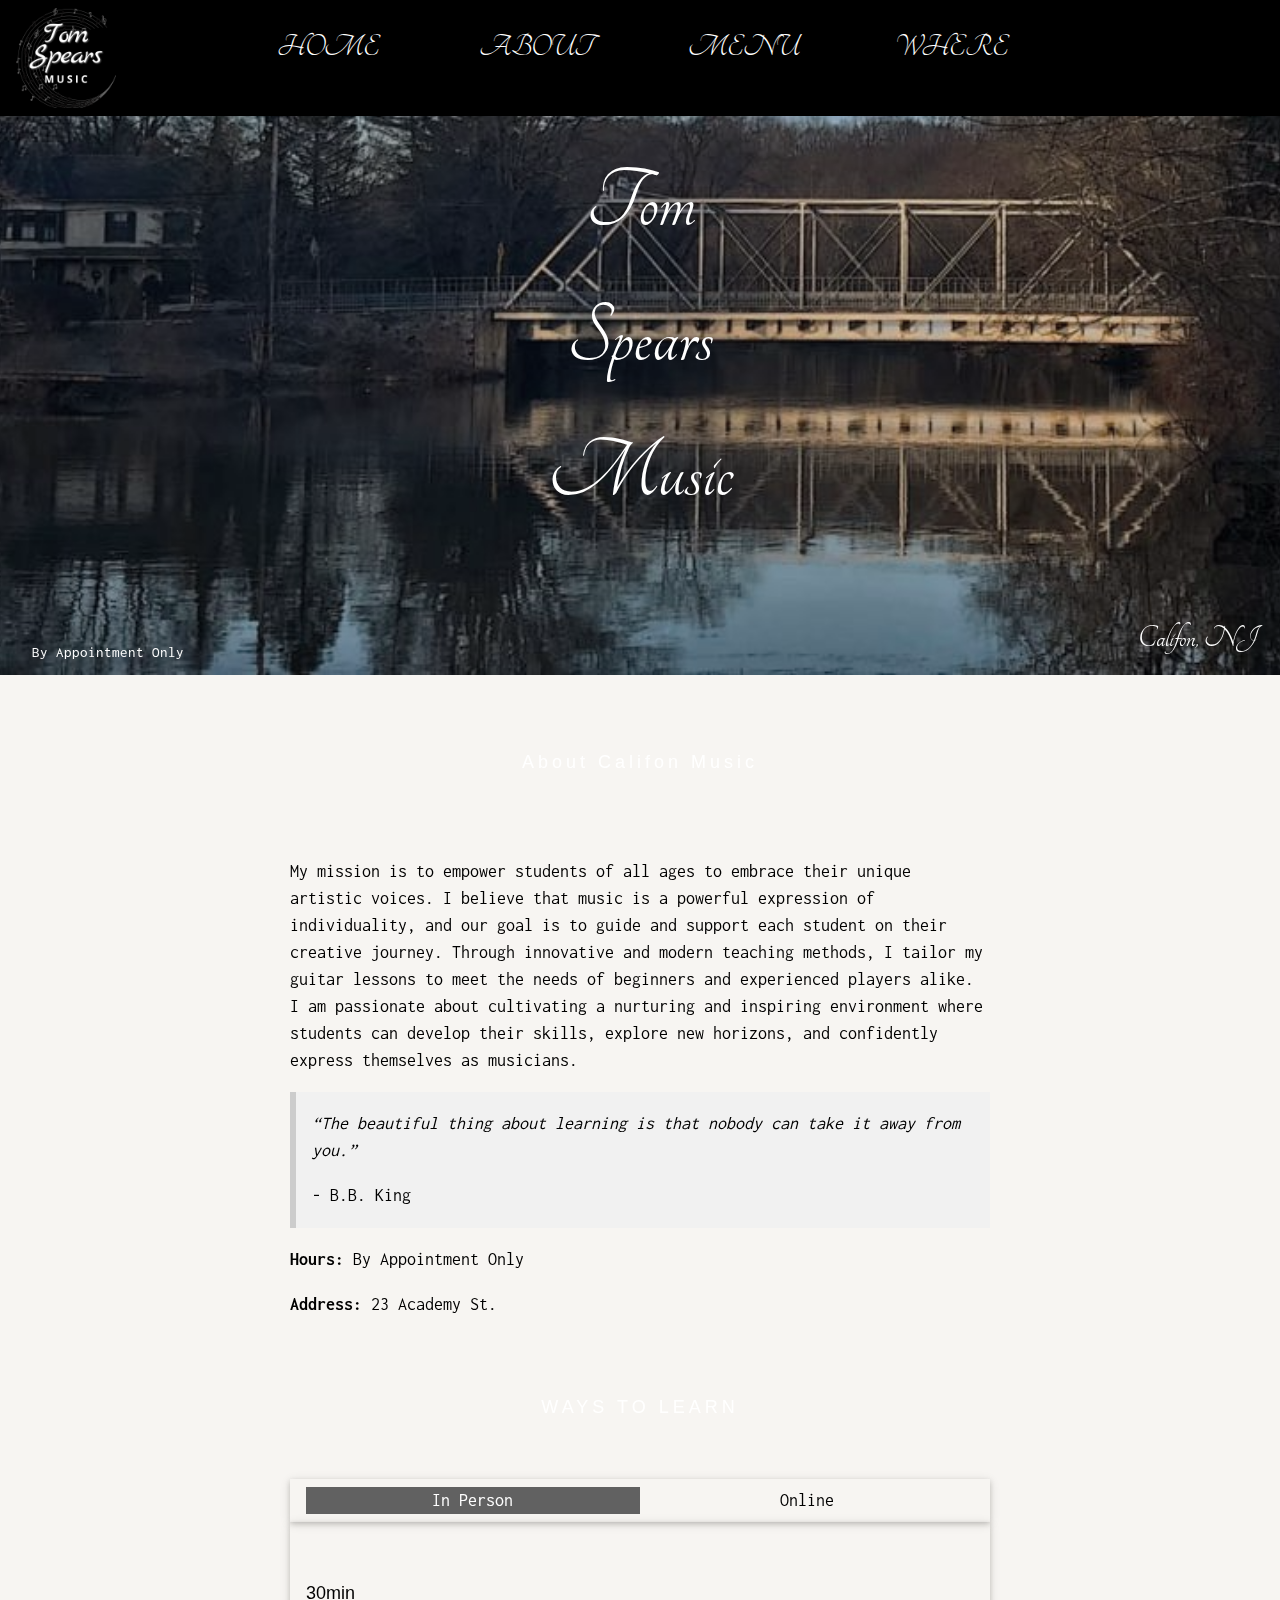
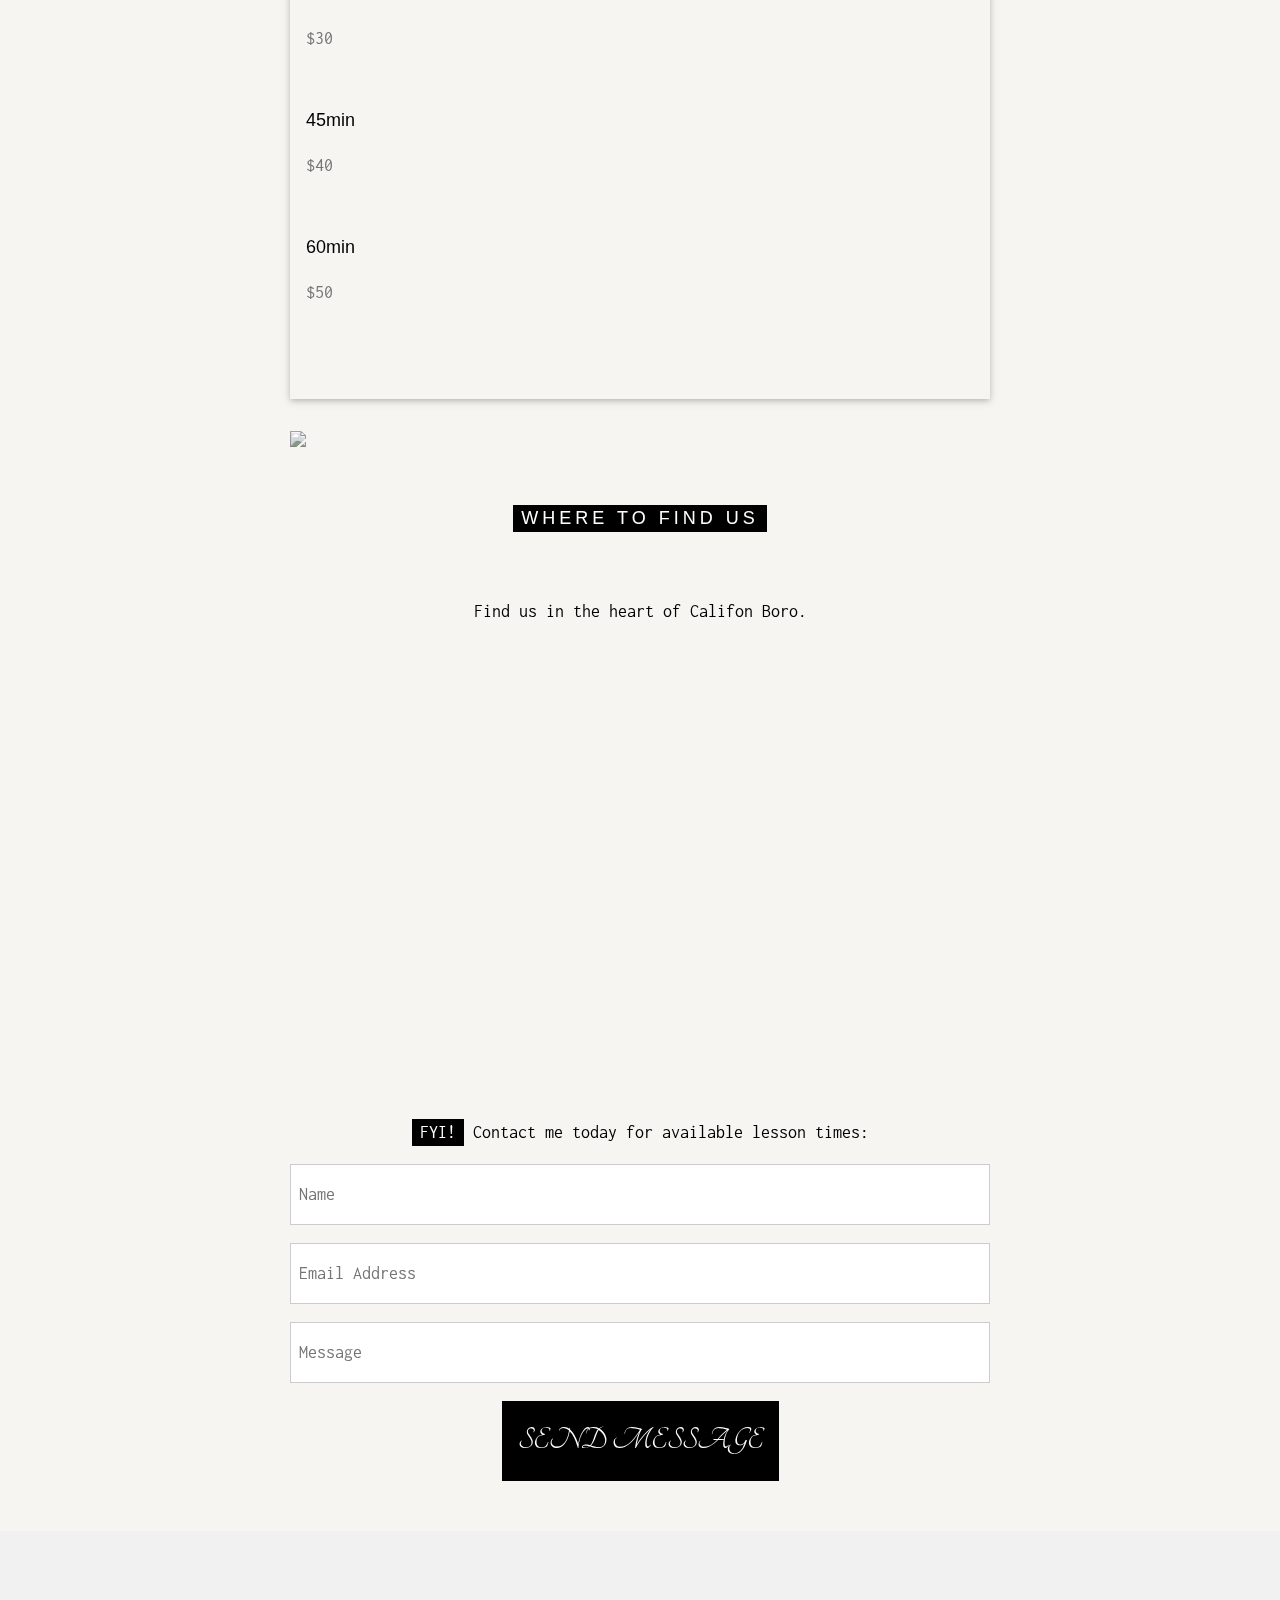
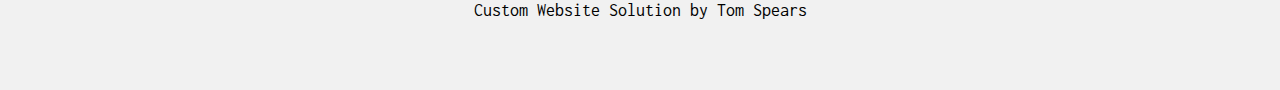
==== index.html @ e0dc4b44 "initial commit" ====
<!DOCTYPE html>
<html>
<head>
<title>Tom Spears Music</title>
<meta charset="UTF-8">
<meta name="viewport" content="width=device-width, initial-scale=1">
<link rel="stylesheet" href="styles.css">
<link rel="preconnect" href="https://fonts.gstatic.com" crossorigin>
<link rel="stylesheet" href="https://fonts.googleapis.com/css?family=Inconsolata">
<link href="https://fonts.googleapis.com/css2?family=Marck+Script&family=Tangerine:wght@400;700&display=swap" rel="stylesheet">
<style>
body, html {
  height: 100%;
  font-family: "Inconsolata", sans-serif;
}

.bgimg {
  background-position: center;
  background-size: cover;
  background-image: url("sunset-bridge.jpg");
  min-height: 75%;
}

.menu {
  display: none;
}
</style>
</head>
<body>

<!-- Links (sit on top) -->
<div class="w3-top">
  <div class="w3-row w3-padding w3-black">
    <div class="w3-col s2"><img src="images\tomSpearsLogo.png" height="100px"></div>
    <div class="w3-col s2">
      <a href="#" class="w3-button w3-block w3-black">HOME</a>
    </div>
    <div class="w3-col s2">
      <a href="#about" class="w3-button w3-block w3-black">ABOUT</a>
    </div>
    <div class="w3-col s2">
      <a href="#menu" class="w3-button w3-block w3-black">MENU</a>
    </div>
    <div class="w3-col s2">
      <a href="#where" class="w3-button w3-block w3-black">WHERE</a>
    </div>
  </div>
</div>

<!-- Header with image -->
<header class="bgimg w3-display-container w3-grayscale-min" id="home">
  <div class="w3-display-bottomleft w3-center w3-padding-large w3-hide-small">
    <span class="w3-tag">By Appointment Only</span>
  </div>
  <div class="w3-display-middle w3-center">
    <span class="w3-text-white" style="font-size:90px">Tom<br>Spears<br>Music</span>
  </div>
  <div class="w3-display-bottomright w3-center w3-padding-large">
    <span class="w3-text-white">Califon, NJ</span>
  </div>
</header>

<!-- Add a background color and large text to the whole page -->
<div class="w3-sand w3-grayscale w3-large">

<!-- About Container -->
<div class="w3-container" id="about">
  <div class="w3-content" style="max-width:700px">
    <h5 class="w3-center w3-padding-64"><span class="w3-tag w3-wide">About Califon Music</span></h5>
    <p>My mission is to empower students of all ages to embrace their unique artistic voices. I believe that music is a powerful expression of individuality, 
        and our goal is to guide and support each student on their creative journey. Through innovative and modern teaching methods, I tailor my guitar lessons to meet the needs 
        of beginners and experienced players alike. I am passionate about cultivating a nurturing and inspiring environment where students can develop their 
        skills, explore new horizons, and confidently express themselves as musicians.</p>
    <div class="w3-panel w3-leftbar w3-light-grey">
      <p><i>“The beautiful thing about learning is that nobody can take it away from you.”</i></p>
      <p>- B.B. King</p>
    </div>
    
    <p><strong>Hours:</strong> By Appointment Only</p>
    <p><strong>Address:</strong> 23 Academy St.</p>
  </div>
</div>

<!-- Menu Container -->
<div class="w3-container" id="menu">
  <div class="w3-content" style="max-width:700px">
 
    <h5 class="w3-center w3-padding-48"><span class="w3-tag w3-wide">WAYS TO LEARN</span></h5>
  
    <div class="w3-row w3-center w3-card w3-padding">
      <a href="javascript:void(0)" onclick="openMenu(event, 'In-Person');" id="myLink">
        <div class="w3-col s6 tablink">In Person</div>
      </a>
      <a href="javascript:void(0)" onclick="openMenu(event, 'Online');">
        <div class="w3-col s6 tablink">Online</div>
      </a>
    </div>

    <div id="In-Person" class="w3-container menu w3-padding-48 w3-card">
      <h5>30min</h5>
      <p class="w3-text-grey">$30</p><br>
    
      <h5>45min</h5>
      <p class="w3-text-grey">$40</p><br>
    
      <h5>60min</h5>
      <p class="w3-text-grey">$50</p><br>
    </div>

    <div id="Online" class="w3-container menu w3-padding-48 w3-card">
        <h5>30min</h5>
        <p class="w3-text-grey">$30</p><br>
      
        <h5>45min</h5>
        <p class="w3-text-grey">$40</p><br>
      
        <h5>60min</h5>
        <p class="w3-text-grey">$50</p><br>
    </div>  
    <img src="images\studioRoom.jpg" style="width:100%;max-width:1000px;margin-top:32px;">
  </div>
</div>

<!-- Contact/Area Container -->
<div class="w3-container" id="where" style="padding-bottom:32px;">
  <div class="w3-content" style="max-width:700px; text-align: center;">
    <h5 class="w3-center w3-padding-48"><span class="w3-tag w3-wide w3-blackbg">WHERE TO FIND US</span></h5>
    <p>Find us in the heart of Califon Boro.</p>
    <p style="text-align: center;"><iframe src="https://www.google.com/maps/embed?pb=!1m18!1m12!1m3!1d3023.9998346623265!2d-74.84312182352394!3d40.7180201372464!2m3!1f0!2f0!3f0!3m2!1i1024!2i768!4f13.1!3m3!1m2!1s0x89c38353703049b5%3A0x8e66a6d1d167c851!2sTom%20Spears%20Music!5e0!3m2!1sen!2sus!4v1692549302435!5m2!1sen!2sus" 
        width="600" height="450" style="border:0;" allowfullscreen="" loading="lazy" referrerpolicy="no-referrer-when-downgrade"></iframe></p>
    <p><span class="w3-tag w3-blackbg">FYI!</span> Contact me today for available lesson times:</p>
    <form action="/action_page.php" target="_blank">
      <p><input class="w3-input w3-padding-16 w3-border" type="text" placeholder="Name" required name="Name"></p>
      <p><input class="w3-input w3-padding-16 w3-border" type="email" placeholder="Email Address" required name="Email Address"></p>
      <p><input class="w3-input w3-padding-16 w3-border" type="text" placeholder="Message" required name="Message"></p>
      <p><button class="w3-button w3-black" type="submit">SEND MESSAGE</button></p>
    </form>
  </div>
</div>

<!-- End page content -->
</div>

<!-- Footer -->
<footer class="w3-center w3-light-grey w3-padding-48 w3-large">
  <p>Custom Website Solution by Tom Spears</p>
</footer>

<script>
// Tabbed Menu
function openMenu(evt, menuName) {
  var i, x, tablinks;
  x = document.getElementsByClassName("menu");
  for (i = 0; i < x.length; i++) {
    x[i].style.display = "none";
  }
  tablinks = document.getElementsByClassName("tablink");
  for (i = 0; i < x.length; i++) {
    tablinks[i].className = tablinks[i].className.replace(" w3-dark-grey", "");
  }
  document.getElementById(menuName).style.display = "block";
  evt.currentTarget.firstElementChild.className += " w3-dark-grey";
}
document.getElementById("myLink").click();
</script>

</body>
</html>
---- styles.css ----
/* W3.CSS 4.15 December 2020 by Jan Egil and Borge Refsnes */
html {
    box-sizing: border-box
}

*,
*:before,
*:after {
    box-sizing: inherit
}

/* Extract from normalize.css by Nicolas Gallagher and Jonathan Neal git.io/normalize */
html {
    -ms-text-size-adjust: 100%;
    -webkit-text-size-adjust: 100%
}

body {
    margin: 0
}

article,
aside,
details,
figcaption,
figure,
footer,
header,
main,
menu,
nav,
section {
    display: block
}

summary {
    display: list-item
}

audio,
canvas,
progress,
video {
    display: inline-block
}

progress {
    vertical-align: baseline
}

audio:not([controls]) {
    display: none;
    height: 0
}

[hidden],
template {
    display: none
}

a {
    background-color: transparent
}

a:active,
a:hover {
    outline-width: 0
}

abbr[title] {
    border-bottom: none;
    text-decoration: underline;
    text-decoration: underline dotted
}

b,
strong {
    font-weight: bolder
}

dfn {
    font-style: italic
}

mark {
    background: #ff0;
    color: #000
}

small {
    font-size: 80%
}

sub,
sup {
    font-size: 75%;
    line-height: 0;
    position: relative;
    vertical-align: baseline
}

sub {
    bottom: -0.25em
}

sup {
    top: -0.5em
}

figure {
    margin: 1em 40px
}

img {
    border-style: none
}

code,
kbd,
pre,
samp {
    font-family: monospace, monospace;
    font-size: 1em
}

hr {
    box-sizing: content-box;
    height: 0;
    overflow: visible
}

button,
input,
select,
textarea,
optgroup {
    font: inherit;
    margin: 0
}

optgroup {
    font-weight: bold
}

button,
input {
    overflow: visible
}

button,
select {
    text-transform: none
}

button,
[type=button],
[type=reset],
[type=submit] {
    -webkit-appearance: button
}

button::-moz-focus-inner,
[type=button]::-moz-focus-inner,
[type=reset]::-moz-focus-inner,
[type=submit]::-moz-focus-inner {
    border-style: none;
    padding: 0
}

button:-moz-focusring,
[type=button]:-moz-focusring,
[type=reset]:-moz-focusring,
[type=submit]:-moz-focusring {
    outline: 1px dotted ButtonText
}

fieldset {
    border: 1px solid #c0c0c0;
    margin: 0 2px;
    padding: .35em .625em .75em
}

legend {
    color: inherit;
    display: table;
    max-width: 100%;
    padding: 0;
    white-space: normal
}

textarea {
    overflow: auto
}

[type=checkbox],
[type=radio] {
    padding: 0
}

[type=number]::-webkit-inner-spin-button,
[type=number]::-webkit-outer-spin-button {
    height: auto
}

[type=search] {
    -webkit-appearance: textfield;
    outline-offset: -2px
}

[type=search]::-webkit-search-decoration {
    -webkit-appearance: none
}

::-webkit-file-upload-button {
    -webkit-appearance: button;
    font: inherit
}

/* End extract */
html,
body {
    font-family: Verdana, sans-serif;
    font-size: 15px;
    line-height: 1.5
}

html {
    overflow-x: hidden
}

h1 {
    font-size: 36px
}

h2 {
    font-size: 30px
}

h3 {
    font-size: 24px
}

h4 {
    font-size: 20px
}

h5 {
    font-size: 18px
}

h6 {
    font-size: 16px
}

.w3-serif {
    font-family: serif
}

.w3-sans-serif {
    font-family: sans-serif
}

.w3-cursive {
    font-family: cursive
}

.w3-monospace {
    font-family: monospace
}

h1,
h2,
h3,
h4,
h5,
h6 {
    font-family: "Segoe UI", Arial, sans-serif;
    font-weight: 400;
    margin: 10px 0
}

.w3-wide {
    letter-spacing: 4px
}

hr {
    border: 0;
    border-top: 1px solid #eee;
    margin: 20px 0
}

.w3-image {
    max-width: 100%;
    height: auto
}

img {
    vertical-align: middle
}

a {
    color: inherit
}

.w3-table,
.w3-table-all {
    border-collapse: collapse;
    border-spacing: 0;
    width: 100%;
    display: table
}

.w3-table-all {
    border: 1px solid #ccc
}

.w3-bordered tr,
.w3-table-all tr {
    border-bottom: 1px solid #ddd
}

.w3-striped tbody tr:nth-child(even) {
    background-color: #f1f1f1
}

.w3-table-all tr:nth-child(odd) {
    background-color: #fff
}

.w3-table-all tr:nth-child(even) {
    background-color: #f1f1f1
}

.w3-hoverable tbody tr:hover,
.w3-ul.w3-hoverable li:hover {
    background-color: #ccc
}

.w3-centered tr th,
.w3-centered tr td {
    text-align: center
}

.w3-table td,
.w3-table th,
.w3-table-all td,
.w3-table-all th {
    padding: 8px 8px;
    display: table-cell;
    text-align: left;
    vertical-align: top
}

.w3-table th:first-child,
.w3-table td:first-child,
.w3-table-all th:first-child,
.w3-table-all td:first-child {
    padding-left: 16px
}

.w3-btn,
.w3-button {
    border: none;
    display: inline-block;
    padding: 16px 16px;
    vertical-align: middle;
    overflow: hidden;
    text-decoration: none;
    color: inherit;
    background-color: inherit;
    text-align: center;
    cursor: pointer;
    white-space: nowrap;
    font-family: 'Tangerine', cursive;
    font-size: xx-large;
}

.w3-btn:hover {
    box-shadow: 0 8px 16px 0 rgba(0, 0, 0, 0.2), 0 6px 20px 0 rgba(0, 0, 0, 0.19)
}

.w3-btn,
.w3-button {
    -webkit-touch-callout: none;
    -webkit-user-select: none;
    -khtml-user-select: none;
    -moz-user-select: none;
    -ms-user-select: none;
    user-select: none
}

.w3-disabled,
.w3-btn:disabled,
.w3-button:disabled {
    cursor: not-allowed;
    opacity: 0.3
}

.w3-disabled *,
:disabled * {
    pointer-events: none
}

.w3-btn.w3-disabled:hover,
.w3-btn:disabled:hover {
    box-shadow: none
}

.w3-badge,
.w3-tag {
    color: #fff;
    display: inline-block;
    padding-left: 8px;
    padding-right: 8px;
    text-align: center
}

.w3-blackbg {
    background-color: #000;
}

.w3-badge {
    border-radius: 50%
}

.w3-ul {
    list-style-type: none;
    padding: 0;
    margin: 0
}

.w3-ul li {
    padding: 8px 16px;
    border-bottom: 1px solid #ddd
}

.w3-ul li:last-child {
    border-bottom: none
}

.w3-tooltip,
.w3-display-container {
    position: relative
}

.w3-tooltip .w3-text {
    display: none
}

.w3-tooltip:hover .w3-text {
    display: inline-block
}

.w3-ripple:active {
    opacity: 0.5
}

.w3-ripple {
    transition: opacity 0s
}

.w3-input {
    padding: 8px;
    display: block;
    border: none;
    border-bottom: 1px solid #ccc;
    width: 100%
}

.w3-select {
    padding: 9px 0;
    width: 100%;
    border: none;
    border-bottom: 1px solid #ccc
}

.w3-dropdown-click,
.w3-dropdown-hover {
    position: relative;
    display: inline-block;
    cursor: pointer
}

.w3-dropdown-hover:hover .w3-dropdown-content {
    display: block
}

.w3-dropdown-hover:first-child,
.w3-dropdown-click:hover {
    background-color: #ccc;
    color: #000
}

.w3-dropdown-hover:hover>.w3-button:first-child,
.w3-dropdown-click:hover>.w3-button:first-child {
    background-color: #ccc;
    color: #000
}

.w3-dropdown-content {
    cursor: auto;
    color: #000;
    background-color: #fff;
    display: none;
    position: absolute;
    min-width: 160px;
    margin: 0;
    padding: 0;
    z-index: 1
}

.w3-check,
.w3-radio {
    width: 24px;
    height: 24px;
    position: relative;
    top: 6px
}

.w3-sidebar {
    height: 100%;
    width: 200px;
    background-color: #fff;
    position: fixed !important;
    z-index: 1;
    overflow: auto
}

.w3-bar-block .w3-dropdown-hover,
.w3-bar-block .w3-dropdown-click {
    width: 100%
}

.w3-bar-block .w3-dropdown-hover .w3-dropdown-content,
.w3-bar-block .w3-dropdown-click .w3-dropdown-content {
    min-width: 100%
}

.w3-bar-block .w3-dropdown-hover .w3-button,
.w3-bar-block .w3-dropdown-click .w3-button {
    width: 100%;
    text-align: left;
    padding: 8px 16px
}

.w3-main,
#main {
    transition: margin-left .4s
}

.w3-modal {
    z-index: 3;
    display: none;
    padding-top: 100px;
    position: fixed;
    left: 0;
    top: 0;
    width: 100%;
    height: 100%;
    overflow: auto;
    background-color: rgb(0, 0, 0);
    background-color: rgba(0, 0, 0, 0.4)
}

.w3-modal-content {
    margin: auto;
    background-color: #fff;
    position: relative;
    padding: 0;
    outline: 0;
    width: 600px
}

.w3-bar {
    width: 100%;
    overflow: hidden
}

.w3-center .w3-bar {
    display: inline-block;
    width: auto
}

.w3-bar .w3-bar-item {
    padding: 8px 16px;
    float: left;
    width: auto;
    border: none;
    display: block;
    outline: 0
}

.w3-bar .w3-dropdown-hover,
.w3-bar .w3-dropdown-click {
    position: static;
    float: left
}

.w3-bar .w3-button {
    white-space: normal
}

.w3-bar-block .w3-bar-item {
    width: 100%;
    display: block;
    padding: 8px 16px;
    text-align: left;
    border: none;
    white-space: normal;
    float: none;
    outline: 0
}

.w3-bar-block.w3-center .w3-bar-item {
    text-align: center
}

.w3-block {
    display: block;
    width: 100%
}

.w3-responsive {
    display: block;
    overflow-x: auto
}

.w3-container:after,
.w3-container:before,
.w3-panel:after,
.w3-panel:before,
.w3-row:after,
.w3-row:before,
.w3-row-padding:after,
.w3-row-padding:before,
.w3-cell-row:before,
.w3-cell-row:after,
.w3-clear:after,
.w3-clear:before,
.w3-bar:before,
.w3-bar:after {
    content: "";
    display: table;
    clear: both
}

.w3-col,
.w3-half,
.w3-third,
.w3-twothird,
.w3-threequarter,
.w3-quarter {
    float: left;
    width: 100%
}

.w3-col.s1 {
    width: 8.33333%
}

.w3-col.s2 {
    width: 16.66666%
}

.w3-col.s3 {
    width: 24.99999%
}

.w3-col.s4 {
    width: 33.33333%
}

.w3-col.s5 {
    width: 41.66666%
}

.w3-col.s6 {
    width: 49.99999%
}

.w3-col.s7 {
    width: 58.33333%
}

.w3-col.s8 {
    width: 66.66666%
}

.w3-col.s9 {
    width: 74.99999%
}

.w3-col.s10 {
    width: 83.33333%
}

.w3-col.s11 {
    width: 91.66666%
}

.w3-col.s12 {
    width: 99.99999%
}

@media (min-width:601px) {
    .w3-col.m1 {
        width: 8.33333%
    }

    .w3-col.m2 {
        width: 16.66666%
    }

    .w3-col.m3,
    .w3-quarter {
        width: 24.99999%
    }

    .w3-col.m4,
    .w3-third {
        width: 33.33333%
    }

    .w3-col.m5 {
        width: 41.66666%
    }

    .w3-col.m6,
    .w3-half {
        width: 49.99999%
    }

    .w3-col.m7 {
        width: 58.33333%
    }

    .w3-col.m8,
    .w3-twothird {
        width: 66.66666%
    }

    .w3-col.m9,
    .w3-threequarter {
        width: 74.99999%
    }

    .w3-col.m10 {
        width: 83.33333%
    }

    .w3-col.m11 {
        width: 91.66666%
    }

    .w3-col.m12 {
        width: 99.99999%
    }
}

@media (min-width:993px) {
    .w3-col.l1 {
        width: 8.33333%
    }

    .w3-col.l2 {
        width: 16.66666%
    }

    .w3-col.l3 {
        width: 24.99999%
    }

    .w3-col.l4 {
        width: 33.33333%
    }

    .w3-col.l5 {
        width: 41.66666%
    }

    .w3-col.l6 {
        width: 49.99999%
    }

    .w3-col.l7 {
        width: 58.33333%
    }

    .w3-col.l8 {
        width: 66.66666%
    }

    .w3-col.l9 {
        width: 74.99999%
    }

    .w3-col.l10 {
        width: 83.33333%
    }

    .w3-col.l11 {
        width: 91.66666%
    }

    .w3-col.l12 {
        width: 99.99999%
    }
}

.w3-rest {
    overflow: hidden
}

.w3-stretch {
    margin-left: -16px;
    margin-right: -16px
}

.w3-content,
.w3-auto {
    margin-left: auto;
    margin-right: auto
}

.w3-content {
    max-width: 980px
}

.w3-auto {
    max-width: 1140px
}

.w3-cell-row {
    display: table;
    width: 100%
}

.w3-cell {
    display: table-cell
}

.w3-cell-top {
    vertical-align: top
}

.w3-cell-middle {
    vertical-align: middle
}

.w3-cell-bottom {
    vertical-align: bottom
}

.w3-hide {
    display: none !important
}

.w3-show-block,
.w3-show {
    display: block !important
}

.w3-show-inline-block {
    display: inline-block !important
}

@media (max-width:1205px) {
    .w3-auto {
        max-width: 95%
    }
}

@media (max-width:600px) {
    .w3-modal-content {
        margin: 0 10px;
        width: auto !important
    }

    .w3-modal {
        padding-top: 30px
    }

    .w3-dropdown-hover.w3-mobile .w3-dropdown-content,
    .w3-dropdown-click.w3-mobile .w3-dropdown-content {
        position: relative
    }

    .w3-hide-small {
        display: none !important
    }

    .w3-mobile {
        display: block;
        width: 100% !important
    }

    .w3-bar-item.w3-mobile,
    .w3-dropdown-hover.w3-mobile,
    .w3-dropdown-click.w3-mobile {
        text-align: center
    }

    .w3-dropdown-hover.w3-mobile,
    .w3-dropdown-hover.w3-mobile .w3-btn,
    .w3-dropdown-hover.w3-mobile .w3-button,
    .w3-dropdown-click.w3-mobile,
    .w3-dropdown-click.w3-mobile .w3-btn,
    .w3-dropdown-click.w3-mobile .w3-button {
        width: 100%
    }
}

@media (max-width:768px) {
    .w3-modal-content {
        width: 500px
    }

    .w3-modal {
        padding-top: 50px
    }
}

@media (min-width:993px) {
    .w3-modal-content {
        width: 900px
    }

    .w3-hide-large {
        display: none !important
    }

    .w3-sidebar.w3-collapse {
        display: block !important
    }
}

@media (max-width:992px) and (min-width:601px) {
    .w3-hide-medium {
        display: none !important
    }
}

@media (max-width:992px) {
    .w3-sidebar.w3-collapse {
        display: none
    }

    .w3-main {
        margin-left: 0 !important;
        margin-right: 0 !important
    }

    .w3-auto {
        max-width: 100%
    }
}

.w3-top,
.w3-bottom {
    position: fixed;
    width: 100%;
    z-index: 1
}

.w3-top {
    top: 0
}

.w3-bottom {
    bottom: 0
}

.w3-overlay {
    position: fixed;
    display: none;
    width: 100%;
    height: 100%;
    top: 0;
    left: 0;
    right: 0;
    bottom: 0;
    background-color: rgba(0, 0, 0, 0.5);
    z-index: 2
}

.w3-display-topleft {
    position: absolute;
    left: 0;
    top: 0
}

.w3-display-topright {
    position: absolute;
    right: 0;
    top: 0
}

.w3-display-bottomleft {
    position: absolute;
    left: 0;
    bottom: 0
}

.w3-display-bottomright {
    position: absolute;
    right: 0;
    bottom: 0
}

.w3-display-middle {
    position: absolute;
    top: 50%;
    left: 50%;
    transform: translate(-50%, -50%);
    -ms-transform: translate(-50%, -50%)
}

.w3-display-left {
    position: absolute;
    top: 50%;
    left: 0%;
    transform: translate(0%, -50%);
    -ms-transform: translate(-0%, -50%)
}

.w3-display-right {
    position: absolute;
    top: 50%;
    right: 0%;
    transform: translate(0%, -50%);
    -ms-transform: translate(0%, -50%)
}

.w3-display-topmiddle {
    position: absolute;
    left: 50%;
    top: 0;
    transform: translate(-50%, 0%);
    -ms-transform: translate(-50%, 0%)
}

.w3-display-bottommiddle {
    position: absolute;
    left: 50%;
    bottom: 0;
    transform: translate(-50%, 0%);
    -ms-transform: translate(-50%, 0%)
}

.w3-display-container:hover .w3-display-hover {
    display: block
}

.w3-display-container:hover span.w3-display-hover {
    display: inline-block
}

.w3-display-hover {
    display: none
}

.w3-display-position {
    position: absolute
}

.w3-circle {
    border-radius: 50%
}

.w3-round-small {
    border-radius: 2px
}

.w3-round,
.w3-round-medium {
    border-radius: 4px
}

.w3-round-large {
    border-radius: 8px
}

.w3-round-xlarge {
    border-radius: 16px
}

.w3-round-xxlarge {
    border-radius: 32px
}

.w3-row-padding,
.w3-row-padding>.w3-half,
.w3-row-padding>.w3-third,
.w3-row-padding>.w3-twothird,
.w3-row-padding>.w3-threequarter,
.w3-row-padding>.w3-quarter,
.w3-row-padding>.w3-col {
    padding: 0 8px
}

.w3-container,
.w3-panel {
    padding: 0.01em 16px
}

.w3-panel {
    margin-top: 16px;
    margin-bottom: 16px
}

.w3-code,
.w3-codespan {
    font-family: Consolas, "courier new";
    font-size: 16px
}

.w3-code {
    width: auto;
    background-color: #fff;
    padding: 8px 12px;
    border-left: 4px solid #4CAF50;
    word-wrap: break-word
}

.w3-codespan {
    color: crimson;
    background-color: #f1f1f1;
    padding-left: 4px;
    padding-right: 4px;
    font-size: 110%
}

.w3-card,
.w3-card-2 {
    box-shadow: 0 2px 5px 0 rgba(0, 0, 0, 0.16), 0 2px 10px 0 rgba(0, 0, 0, 0.12)
}

.w3-card-4,
.w3-hover-shadow:hover {
    box-shadow: 0 4px 10px 0 rgba(0, 0, 0, 0.2), 0 4px 20px 0 rgba(0, 0, 0, 0.19)
}

.w3-spin {
    animation: w3-spin 2s infinite linear
}

@keyframes w3-spin {
    0% {
        transform: rotate(0deg)
    }

    100% {
        transform: rotate(359deg)
    }
}

.w3-animate-fading {
    animation: fading 10s infinite
}

@keyframes fading {
    0% {
        opacity: 0
    }

    50% {
        opacity: 1
    }

    100% {
        opacity: 0
    }
}

.w3-animate-opacity {
    animation: opac 0.8s
}

@keyframes opac {
    from {
        opacity: 0
    }

    to {
        opacity: 1
    }
}

.w3-animate-top {
    position: relative;
    animation: animatetop 0.4s
}

@keyframes animatetop {
    from {
        top: -300px;
        opacity: 0
    }

    to {
        top: 0;
        opacity: 1
    }
}

.w3-animate-left {
    position: relative;
    animation: animateleft 0.4s
}

@keyframes animateleft {
    from {
        left: -300px;
        opacity: 0
    }

    to {
        left: 0;
        opacity: 1
    }
}

.w3-animate-right {
    position: relative;
    animation: animateright 0.4s
}

@keyframes animateright {
    from {
        right: -300px;
        opacity: 0
    }

    to {
        right: 0;
        opacity: 1
    }
}

.w3-animate-bottom {
    position: relative;
    animation: animatebottom 0.4s
}

@keyframes animatebottom {
    from {
        bottom: -300px;
        opacity: 0
    }

    to {
        bottom: 0;
        opacity: 1
    }
}

.w3-animate-zoom {
    animation: animatezoom 0.6s
}

@keyframes animatezoom {
    from {
        transform: scale(0)
    }

    to {
        transform: scale(1)
    }
}

.w3-animate-input {
    transition: width 0.4s ease-in-out
}

.w3-animate-input:focus {
    width: 100% !important
}

.w3-opacity,
.w3-hover-opacity:hover {
    opacity: 0.60
}

.w3-opacity-off,
.w3-hover-opacity-off:hover {
    opacity: 1
}

.w3-opacity-max {
    opacity: 0.25
}

.w3-opacity-min {
    opacity: 0.75
}

.w3-greyscale-max,
.w3-grayscale-max,
.w3-hover-greyscale:hover,
.w3-hover-grayscale:hover {
    filter: grayscale(100%)
}

.w3-greyscale,
.w3-grayscale {
    filter: grayscale(75%)
}

.w3-greyscale-min,
.w3-grayscale-min {
    filter: grayscale(50%)
}

.w3-sepia {
    filter: sepia(75%)
}

.w3-sepia-max,
.w3-hover-sepia:hover {
    filter: sepia(100%)
}

.w3-sepia-min {
    filter: sepia(50%)
}

.w3-tiny {
    font-size: 10px !important
}

.w3-small {
    font-size: 12px !important
}

.w3-medium {
    font-size: 15px !important
}

.w3-large {
    font-size: 18px !important
}

.w3-xlarge {
    font-size: 24px !important
}

.w3-xxlarge {
    font-size: 36px !important
}

.w3-xxxlarge {
    font-size: 48px !important
}

.w3-jumbo {
    font-size: 64px !important
}

.w3-left-align {
    text-align: left !important
}

.w3-right-align {
    text-align: right !important
}

.w3-justify {
    text-align: justify !important
}

.w3-center {
    text-align: center !important
}

.w3-border-0 {
    border: 0 !important
}

.w3-border {
    border: 1px solid #ccc !important
}

.w3-border-top {
    border-top: 1px solid #ccc !important
}

.w3-border-bottom {
    border-bottom: 1px solid #ccc !important
}

.w3-border-left {
    border-left: 1px solid #ccc !important
}

.w3-border-right {
    border-right: 1px solid #ccc !important
}

.w3-topbar {
    border-top: 6px solid #ccc !important
}

.w3-bottombar {
    border-bottom: 6px solid #ccc !important
}

.w3-leftbar {
    border-left: 6px solid #ccc !important
}

.w3-rightbar {
    border-right: 6px solid #ccc !important
}

.w3-section,
.w3-code {
    margin-top: 16px !important;
    margin-bottom: 16px !important
}

.w3-margin {
    margin: 16px !important
}

.w3-margin-top {
    margin-top: 16px !important
}

.w3-margin-bottom {
    margin-bottom: 16px !important
}

.w3-margin-left {
    margin-left: 16px !important
}

.w3-margin-right {
    margin-right: 16px !important
}

.w3-padding-small {
    padding: 4px 8px !important
}

.w3-padding {
    padding: 8px 16px !important
}

.w3-padding-large {
    padding: 12px 24px !important
}

.w3-padding-16 {
    padding-top: 16px !important;
    padding-bottom: 16px !important
}

.w3-padding-24 {
    padding-top: 24px !important;
    padding-bottom: 24px !important
}

.w3-padding-32 {
    padding-top: 32px !important;
    padding-bottom: 32px !important
}

.w3-padding-48 {
    padding-top: 48px !important;
    padding-bottom: 48px !important
}

.w3-padding-64 {
    padding-top: 64px !important;
    padding-bottom: 64px !important
}

.w3-padding-top-64 {
    padding-top: 64px !important
}

.w3-padding-top-48 {
    padding-top: 48px !important
}

.w3-padding-top-32 {
    padding-top: 32px !important
}

.w3-padding-top-24 {
    padding-top: 24px !important
}

.w3-left {
    float: left !important
}

.w3-right {
    float: right !important
}

.w3-button:hover {
    color: #000 !important;
    background-color: #ccc !important
}

.w3-transparent,
.w3-hover-none:hover {
    background-color: transparent !important
}

.w3-hover-none:hover {
    box-shadow: none !important
}

/* Colors */
.w3-amber,
.w3-hover-amber:hover {
    color: #000 !important;
    background-color: #ffc107 !important
}

.w3-aqua,
.w3-hover-aqua:hover {
    color: #000 !important;
    background-color: #00ffff !important
}

.w3-blue,
.w3-hover-blue:hover {
    color: #fff !important;
    background-color: #2196F3 !important
}

.w3-light-blue,
.w3-hover-light-blue:hover {
    color: #000 !important;
    background-color: #87CEEB !important
}

.w3-brown,
.w3-hover-brown:hover {
    color: #fff !important;
    background-color: #795548 !important
}

.w3-cyan,
.w3-hover-cyan:hover {
    color: #000 !important;
    background-color: #00bcd4 !important
}

.w3-blue-grey,
.w3-hover-blue-grey:hover,
.w3-blue-gray,
.w3-hover-blue-gray:hover {
    color: #fff !important;
    background-color: #607d8b !important
}

.w3-green,
.w3-hover-green:hover {
    color: #fff !important;
    background-color: #4CAF50 !important
}

.w3-light-green,
.w3-hover-light-green:hover {
    color: #000 !important;
    background-color: #8bc34a !important
}

.w3-indigo,
.w3-hover-indigo:hover {
    color: #fff !important;
    background-color: #3f51b5 !important
}

.w3-khaki,
.w3-hover-khaki:hover {
    color: #000 !important;
    background-color: #f0e68c !important
}

.w3-lime,
.w3-hover-lime:hover {
    color: #000 !important;
    background-color: #cddc39 !important
}

.w3-orange,
.w3-hover-orange:hover {
    color: #000 !important;
    background-color: #ff9800 !important
}

.w3-deep-orange,
.w3-hover-deep-orange:hover {
    color: #fff !important;
    background-color: #ff5722 !important
}

.w3-pink,
.w3-hover-pink:hover {
    color: #fff !important;
    background-color: #e91e63 !important
}

.w3-purple,
.w3-hover-purple:hover {
    color: #fff !important;
    background-color: #9c27b0 !important
}

.w3-deep-purple,
.w3-hover-deep-purple:hover {
    color: #fff !important;
    background-color: #673ab7 !important
}

.w3-red,
.w3-hover-red:hover {
    color: #fff !important;
    background-color: #f44336 !important
}

.w3-sand,
.w3-hover-sand:hover {
    color: #000 !important;
    background-color: #fdf5e6 !important
}

.w3-teal,
.w3-hover-teal:hover {
    color: #fff !important;
    background-color: #009688 !important
}

.w3-yellow,
.w3-hover-yellow:hover {
    color: #000 !important;
    background-color: #ffeb3b !important
}

.w3-white,
.w3-hover-white:hover {
    color: #000 !important;
    background-color: #fff !important
}

.w3-black,
.w3-hover-black:hover {
    color: #fff !important;
    background-color: #000 !important
}

.w3-grey,
.w3-hover-grey:hover,
.w3-gray,
.w3-hover-gray:hover {
    color: #000 !important;
    background-color: #9e9e9e !important
}

.w3-light-grey,
.w3-hover-light-grey:hover,
.w3-light-gray,
.w3-hover-light-gray:hover {
    color: #000 !important;
    background-color: #f1f1f1 !important
}

.w3-dark-grey,
.w3-hover-dark-grey:hover,
.w3-dark-gray,
.w3-hover-dark-gray:hover {
    color: #fff !important;
    background-color: #616161 !important
}

.w3-pale-red,
.w3-hover-pale-red:hover {
    color: #000 !important;
    background-color: #ffdddd !important
}

.w3-pale-green,
.w3-hover-pale-green:hover {
    color: #000 !important;
    background-color: #ddffdd !important
}

.w3-pale-yellow,
.w3-hover-pale-yellow:hover {
    color: #000 !important;
    background-color: #ffffcc !important
}

.w3-pale-blue,
.w3-hover-pale-blue:hover {
    color: #000 !important;
    background-color: #ddffff !important
}

.w3-text-amber,
.w3-hover-text-amber:hover {
    color: #ffc107 !important
}

.w3-text-aqua,
.w3-hover-text-aqua:hover {
    color: #00ffff !important
}

.w3-text-blue,
.w3-hover-text-blue:hover {
    color: #2196F3 !important
}

.w3-text-light-blue,
.w3-hover-text-light-blue:hover {
    color: #87CEEB !important
}

.w3-text-brown,
.w3-hover-text-brown:hover {
    color: #795548 !important
}

.w3-text-cyan,
.w3-hover-text-cyan:hover {
    color: #00bcd4 !important
}

.w3-text-blue-grey,
.w3-hover-text-blue-grey:hover,
.w3-text-blue-gray,
.w3-hover-text-blue-gray:hover {
    color: #607d8b !important
}

.w3-text-green,
.w3-hover-text-green:hover {
    color: #4CAF50 !important
}

.w3-text-light-green,
.w3-hover-text-light-green:hover {
    color: #8bc34a !important
}

.w3-text-indigo,
.w3-hover-text-indigo:hover {
    color: #3f51b5 !important
}

.w3-text-khaki,
.w3-hover-text-khaki:hover {
    color: #b4aa50 !important
}

.w3-text-lime,
.w3-hover-text-lime:hover {
    color: #cddc39 !important
}

.w3-text-orange,
.w3-hover-text-orange:hover {
    color: #ff9800 !important
}

.w3-text-deep-orange,
.w3-hover-text-deep-orange:hover {
    color: #ff5722 !important
}

.w3-text-pink,
.w3-hover-text-pink:hover {
    color: #e91e63 !important
}

.w3-text-purple,
.w3-hover-text-purple:hover {
    color: #9c27b0 !important
}

.w3-text-deep-purple,
.w3-hover-text-deep-purple:hover {
    color: #673ab7 !important
}

.w3-text-red,
.w3-hover-text-red:hover {
    color: #f44336 !important
}

.w3-text-sand,
.w3-hover-text-sand:hover {
    color: #fdf5e6 !important
}

.w3-text-teal,
.w3-hover-text-teal:hover {
    color: #009688 !important
}

.w3-text-yellow,
.w3-hover-text-yellow:hover {
    color: #d2be0e !important
}

.w3-text-white,
.w3-hover-text-white:hover {
    color: #fff !important;
    font-family: 'Tangerine', cursive;
    font-size: xx-large;
}

.w3-text-black,
.w3-hover-text-black:hover {
    color: #000 !important
}

.w3-text-grey,
.w3-hover-text-grey:hover,
.w3-text-gray,
.w3-hover-text-gray:hover {
    color: #757575 !important
}

.w3-text-light-grey,
.w3-hover-text-light-grey:hover,
.w3-text-light-gray,
.w3-hover-text-light-gray:hover {
    color: #f1f1f1 !important
}

.w3-text-dark-grey,
.w3-hover-text-dark-grey:hover,
.w3-text-dark-gray,
.w3-hover-text-dark-gray:hover {
    color: #3a3a3a !important
}

.w3-border-amber,
.w3-hover-border-amber:hover {
    border-color: #ffc107 !important
}

.w3-border-aqua,
.w3-hover-border-aqua:hover {
    border-color: #00ffff !important
}

.w3-border-blue,
.w3-hover-border-blue:hover {
    border-color: #2196F3 !important
}

.w3-border-light-blue,
.w3-hover-border-light-blue:hover {
    border-color: #87CEEB !important
}

.w3-border-brown,
.w3-hover-border-brown:hover {
    border-color: #795548 !important
}

.w3-border-cyan,
.w3-hover-border-cyan:hover {
    border-color: #00bcd4 !important
}

.w3-border-blue-grey,
.w3-hover-border-blue-grey:hover,
.w3-border-blue-gray,
.w3-hover-border-blue-gray:hover {
    border-color: #607d8b !important
}

.w3-border-green,
.w3-hover-border-green:hover {
    border-color: #4CAF50 !important
}

.w3-border-light-green,
.w3-hover-border-light-green:hover {
    border-color: #8bc34a !important
}

.w3-border-indigo,
.w3-hover-border-indigo:hover {
    border-color: #3f51b5 !important
}

.w3-border-khaki,
.w3-hover-border-khaki:hover {
    border-color: #f0e68c !important
}

.w3-border-lime,
.w3-hover-border-lime:hover {
    border-color: #cddc39 !important
}

.w3-border-orange,
.w3-hover-border-orange:hover {
    border-color: #ff9800 !important
}

.w3-border-deep-orange,
.w3-hover-border-deep-orange:hover {
    border-color: #ff5722 !important
}

.w3-border-pink,
.w3-hover-border-pink:hover {
    border-color: #e91e63 !important
}

.w3-border-purple,
.w3-hover-border-purple:hover {
    border-color: #9c27b0 !important
}

.w3-border-deep-purple,
.w3-hover-border-deep-purple:hover {
    border-color: #673ab7 !important
}

.w3-border-red,
.w3-hover-border-red:hover {
    border-color: #f44336 !important
}

.w3-border-sand,
.w3-hover-border-sand:hover {
    border-color: #fdf5e6 !important
}

.w3-border-teal,
.w3-hover-border-teal:hover {
    border-color: #009688 !important
}

.w3-border-yellow,
.w3-hover-border-yellow:hover {
    border-color: #ffeb3b !important
}

.w3-border-white,
.w3-hover-border-white:hover {
    border-color: #fff !important
}

.w3-border-black,
.w3-hover-border-black:hover {
    border-color: #000 !important
}

.w3-border-grey,
.w3-hover-border-grey:hover,
.w3-border-gray,
.w3-hover-border-gray:hover {
    border-color: #9e9e9e !important
}

.w3-border-light-grey,
.w3-hover-border-light-grey:hover,
.w3-border-light-gray,
.w3-hover-border-light-gray:hover {
    border-color: #f1f1f1 !important
}

.w3-border-dark-grey,
.w3-hover-border-dark-grey:hover,
.w3-border-dark-gray,
.w3-hover-border-dark-gray:hover {
    border-color: #616161 !important
}

.w3-border-pale-red,
.w3-hover-border-pale-red:hover {
    border-color: #ffe7e7 !important
}

.w3-border-pale-green,
.w3-hover-border-pale-green:hover {
    border-color: #e7ffe7 !important
}

.w3-border-pale-yellow,
.w3-hover-border-pale-yellow:hover {
    border-color: #ffffcc !important
}

.w3-border-pale-blue,
.w3-hover-border-pale-blue:hover {
    border-color: #e7ffff !important
}
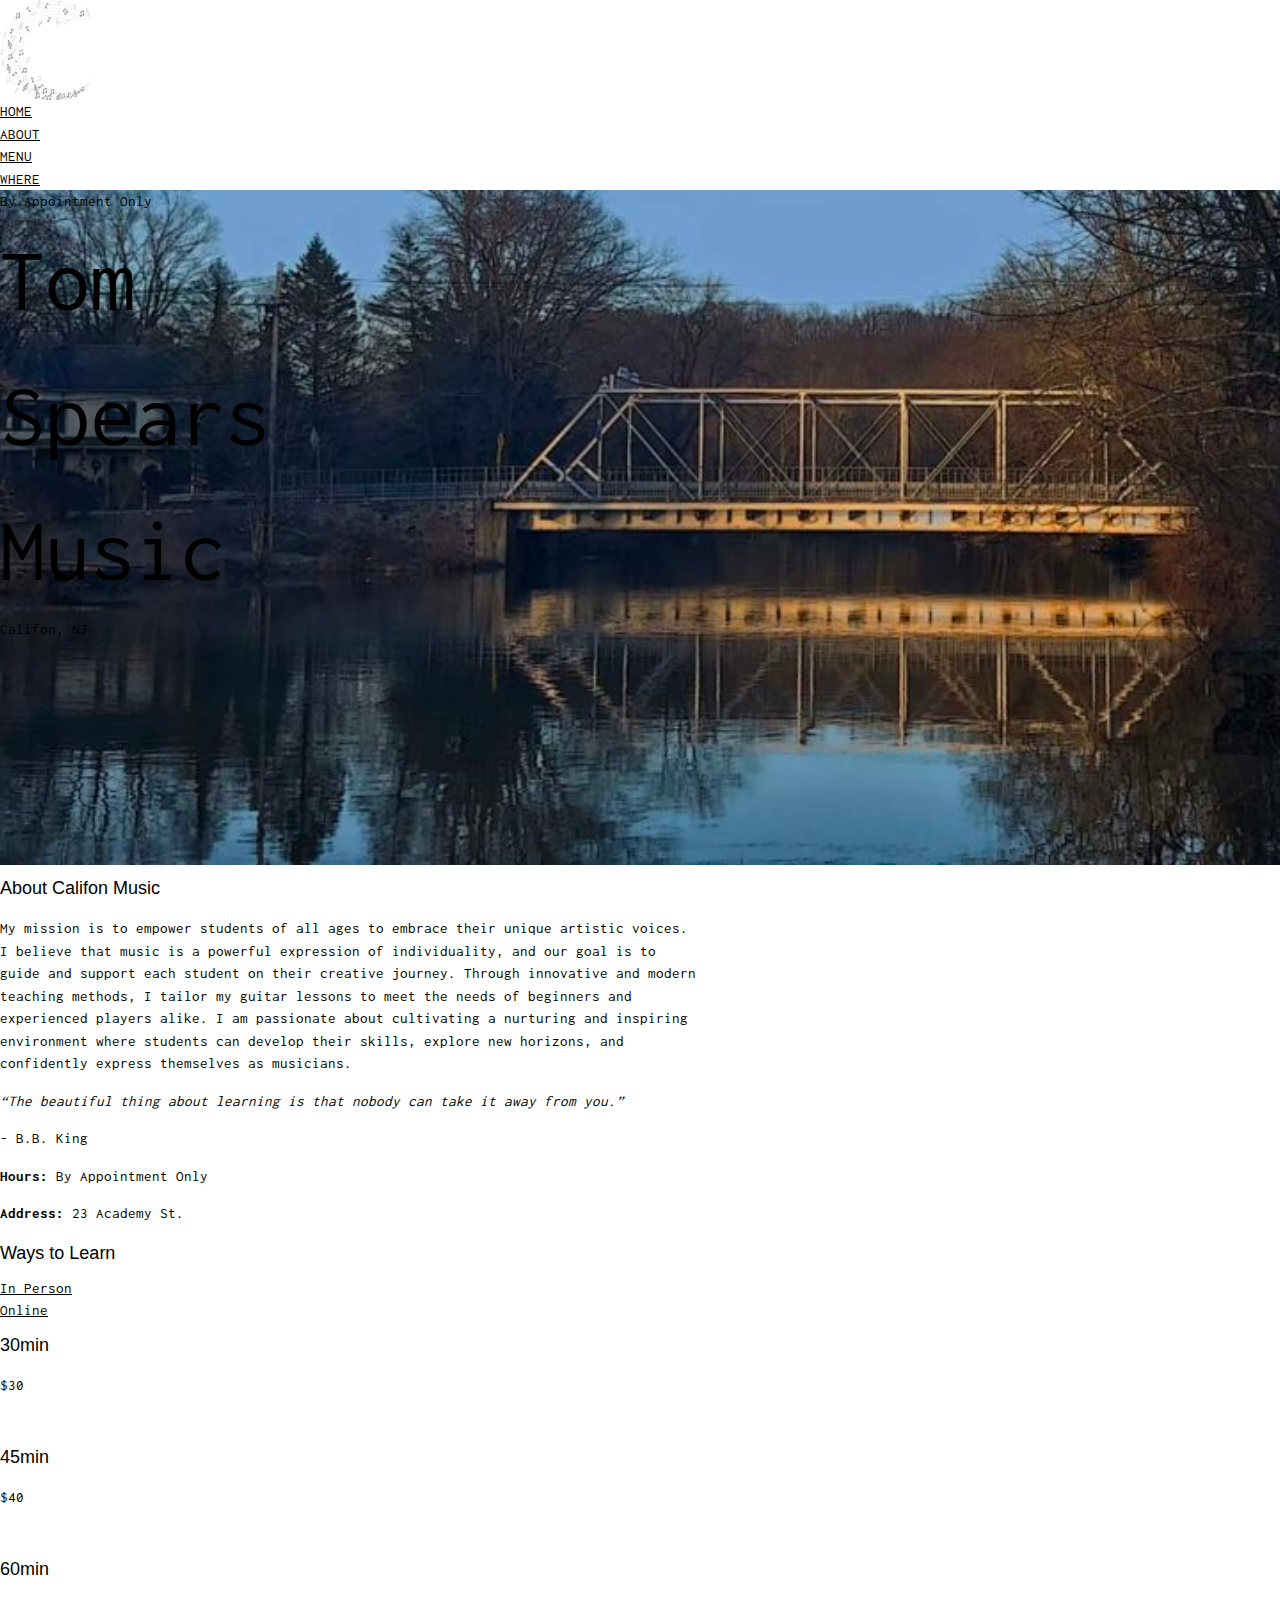
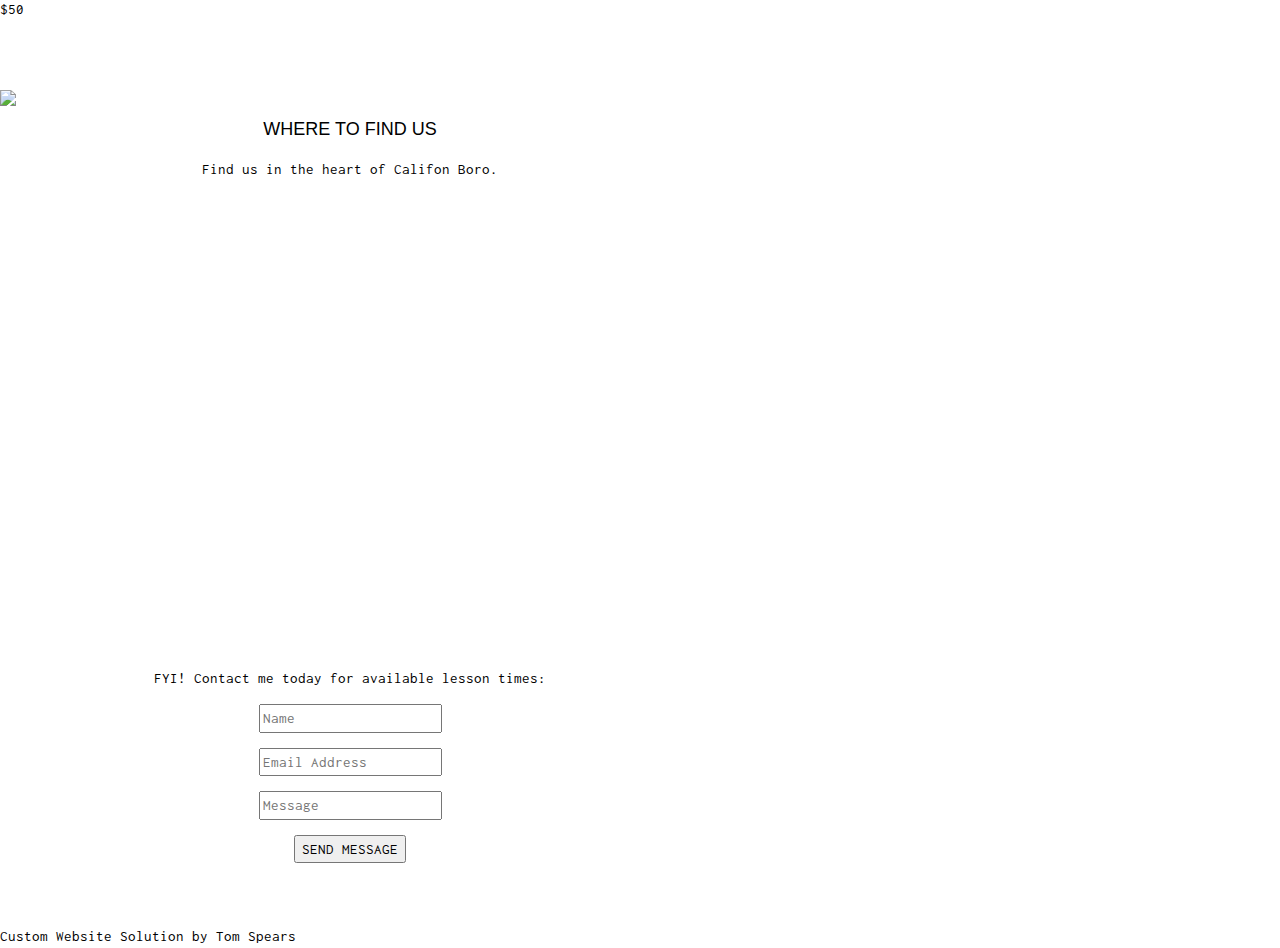
==== commit 06dcd7f4: "GTAG add" ====
--- a/index.html
+++ b/index.html
@@ -25,53 +25,62 @@
   display: none;
 }
 </style>
+<!-- Google tag (gtag.js) -->
+<script async src="https://www.googletagmanager.com/gtag/js?id=AW-955373696"></script>
+<script>
+  window.dataLayer = window.dataLayer || [];
+  function gtag(){dataLayer.push(arguments);}
+  gtag('js', new Date());
+
+  gtag('config', 'AW-955373696');
+</script>
 </head>
 <body>
 
 <!-- Links (sit on top) -->
-<div class="w3-top">
-  <div class="w3-row w3-padding w3-black">
-    <div class="w3-col s2"><img src="images\tomSpearsLogo.png" height="100px"></div>
-    <div class="w3-col s2">
-      <a href="#" class="w3-button w3-block w3-black">HOME</a>
+<div class="top">
+  <div class="row padding black">
+    <div class="col s2"><img src="images\tomSpearsLogo.png" height="100px"></div>
+    <div class="col s2">
+      <a href="#" class="button block black">HOME</a>
     </div>
-    <div class="w3-col s2">
-      <a href="#about" class="w3-button w3-block w3-black">ABOUT</a>
+    <div class="col s2">
+      <a href="#about" class="button block black">ABOUT</a>
     </div>
-    <div class="w3-col s2">
-      <a href="#menu" class="w3-button w3-block w3-black">MENU</a>
+    <div class="col s2">
+      <a href="#menu" class="button block black">MENU</a>
     </div>
-    <div class="w3-col s2">
-      <a href="#where" class="w3-button w3-block w3-black">WHERE</a>
+    <div class="col s2">
+      <a href="#where" class="button block black">WHERE</a>
     </div>
   </div>
 </div>
 
 <!-- Header with image -->
-<header class="bgimg w3-display-container w3-grayscale-min" id="home">
-  <div class="w3-display-bottomleft w3-center w3-padding-large w3-hide-small">
-    <span class="w3-tag">By Appointment Only</span>
+<header class="bgimg display-container grayscale-min" id="home">
+  <div class="display-bottomleft center padding-large hide-small">
+    <span class="tag2">By Appointment Only</span>
   </div>
-  <div class="w3-display-middle w3-center">
-    <span class="w3-text-white" style="font-size:90px">Tom<br>Spears<br>Music</span>
+  <div class="display-middle center">
+    <span class="text-white" style="font-size:90px">Tom<br>Spears<br>Music</span>
   </div>
-  <div class="w3-display-bottomright w3-center w3-padding-large">
-    <span class="w3-text-white">Califon, NJ</span>
+  <div class="display-bottomright center padding-large">
+    <span class="text-white">Califon, NJ</span>
   </div>
 </header>
 
 <!-- Add a background color and large text to the whole page -->
-<div class="w3-sand w3-grayscale w3-large">
+<div class="large">
 
 <!-- About Container -->
-<div class="w3-container" id="about">
-  <div class="w3-content" style="max-width:700px">
-    <h5 class="w3-center w3-padding-64"><span class="w3-tag w3-wide">About Califon Music</span></h5>
+<div class="container" id="about">
+  <div class="content" style="max-width:700px">
+    <h5 class="center padding-64"><span class="tag wide">About Califon Music</span></h5>
     <p>My mission is to empower students of all ages to embrace their unique artistic voices. I believe that music is a powerful expression of individuality, 
         and our goal is to guide and support each student on their creative journey. Through innovative and modern teaching methods, I tailor my guitar lessons to meet the needs 
         of beginners and experienced players alike. I am passionate about cultivating a nurturing and inspiring environment where students can develop their 
         skills, explore new horizons, and confidently express themselves as musicians.</p>
-    <div class="w3-panel w3-leftbar w3-light-grey">
+    <div class="panel leftbar light-grey">
       <p><i>“The beautiful thing about learning is that nobody can take it away from you.”</i></p>
       <p>- B.B. King</p>
     </div>
@@ -82,58 +91,58 @@
 </div>
 
 <!-- Menu Container -->
-<div class="w3-container" id="menu">
-  <div class="w3-content" style="max-width:700px">
+<div class="container" id="menu">
+  <div class="content" style="max-width:700px">
  
-    <h5 class="w3-center w3-padding-48"><span class="w3-tag w3-wide">WAYS TO LEARN</span></h5>
+    <h5 class="center padding-48"><span class="tag wide">Ways to Learn</span></h5>
   
-    <div class="w3-row w3-center w3-card w3-padding">
+    <div class="row center card padding">
       <a href="javascript:void(0)" onclick="openMenu(event, 'In-Person');" id="myLink">
-        <div class="w3-col s6 tablink">In Person</div>
+        <div class="col s6 tablink">In Person</div>
       </a>
       <a href="javascript:void(0)" onclick="openMenu(event, 'Online');">
-        <div class="w3-col s6 tablink">Online</div>
+        <div class="col s6 tablink">Online</div>
       </a>
     </div>
 
-    <div id="In-Person" class="w3-container menu w3-padding-48 w3-card">
+    <div id="In-Person" class="container menu padding-48 card">
       <h5>30min</h5>
-      <p class="w3-text-grey">$30</p><br>
+      <p class="text-grey">$30</p><br>
     
       <h5>45min</h5>
-      <p class="w3-text-grey">$40</p><br>
+      <p class="text-grey">$40</p><br>
     
       <h5>60min</h5>
-      <p class="w3-text-grey">$50</p><br>
+      <p class="text-grey">$50</p><br>
     </div>
 
-    <div id="Online" class="w3-container menu w3-padding-48 w3-card">
+    <div id="Online" class="container menu padding-48 card">
         <h5>30min</h5>
-        <p class="w3-text-grey">$30</p><br>
+        <p class="text-grey">$30</p><br>
       
         <h5>45min</h5>
-        <p class="w3-text-grey">$40</p><br>
+        <p class="text-grey">$40</p><br>
       
         <h5>60min</h5>
-        <p class="w3-text-grey">$50</p><br>
+        <p class="text-grey">$50</p><br>
     </div>  
     <img src="images\studioRoom.jpg" style="width:100%;max-width:1000px;margin-top:32px;">
   </div>
 </div>
 
 <!-- Contact/Area Container -->
-<div class="w3-container" id="where" style="padding-bottom:32px;">
-  <div class="w3-content" style="max-width:700px; text-align: center;">
-    <h5 class="w3-center w3-padding-48"><span class="w3-tag w3-wide w3-blackbg">WHERE TO FIND US</span></h5>
+<div class="container" id="where" style="padding-bottom:32px;">
+  <div class="content" style="max-width:700px; text-align: center;">
+    <h5 class="center padding-48"><span class="tag wide blackbg">WHERE TO FIND US</span></h5>
     <p>Find us in the heart of Califon Boro.</p>
     <p style="text-align: center;"><iframe src="https://www.google.com/maps/embed?pb=!1m18!1m12!1m3!1d3023.9998346623265!2d-74.84312182352394!3d40.7180201372464!2m3!1f0!2f0!3f0!3m2!1i1024!2i768!4f13.1!3m3!1m2!1s0x89c38353703049b5%3A0x8e66a6d1d167c851!2sTom%20Spears%20Music!5e0!3m2!1sen!2sus!4v1692549302435!5m2!1sen!2sus" 
         width="600" height="450" style="border:0;" allowfullscreen="" loading="lazy" referrerpolicy="no-referrer-when-downgrade"></iframe></p>
-    <p><span class="w3-tag w3-blackbg">FYI!</span> Contact me today for available lesson times:</p>
+    <p><span class="tag blackbg">FYI!</span> Contact me today for available lesson times:</p>
     <form action="/action_page.php" target="_blank">
-      <p><input class="w3-input w3-padding-16 w3-border" type="text" placeholder="Name" required name="Name"></p>
-      <p><input class="w3-input w3-padding-16 w3-border" type="email" placeholder="Email Address" required name="Email Address"></p>
-      <p><input class="w3-input w3-padding-16 w3-border" type="text" placeholder="Message" required name="Message"></p>
-      <p><button class="w3-button w3-black" type="submit">SEND MESSAGE</button></p>
+      <p><input class="input padding-16 border" type="text" placeholder="Name" required name="Name"></p>
+      <p><input class="input padding-16 border" type="email" placeholder="Email Address" required name="Email Address"></p>
+      <p><input class="input padding-16 border" type="text" placeholder="Message" required name="Message"></p>
+      <p><button class="button black" type="submit">SEND MESSAGE</button></p>
     </form>
   </div>
 </div>
@@ -142,7 +151,7 @@
 </div>
 
 <!-- Footer -->
-<footer class="w3-center w3-light-grey w3-padding-48 w3-large">
+<footer class="center light-grey padding-48 large">
   <p>Custom Website Solution by Tom Spears</p>
 </footer>
 
@@ -156,10 +165,10 @@
   }
   tablinks = document.getElementsByClassName("tablink");
   for (i = 0; i < x.length; i++) {
-    tablinks[i].className = tablinks[i].className.replace(" w3-dark-grey", "");
+    tablinks[i].className = tablinks[i].className.replace(" dark-grey", "");
   }
   document.getElementById(menuName).style.display = "block";
-  evt.currentTarget.firstElementChild.className += " w3-dark-grey";
+  evt.currentTarget.firstElementChild.className += " dark-grey";
 }
 document.getElementById("myLink").click();
 </script>
